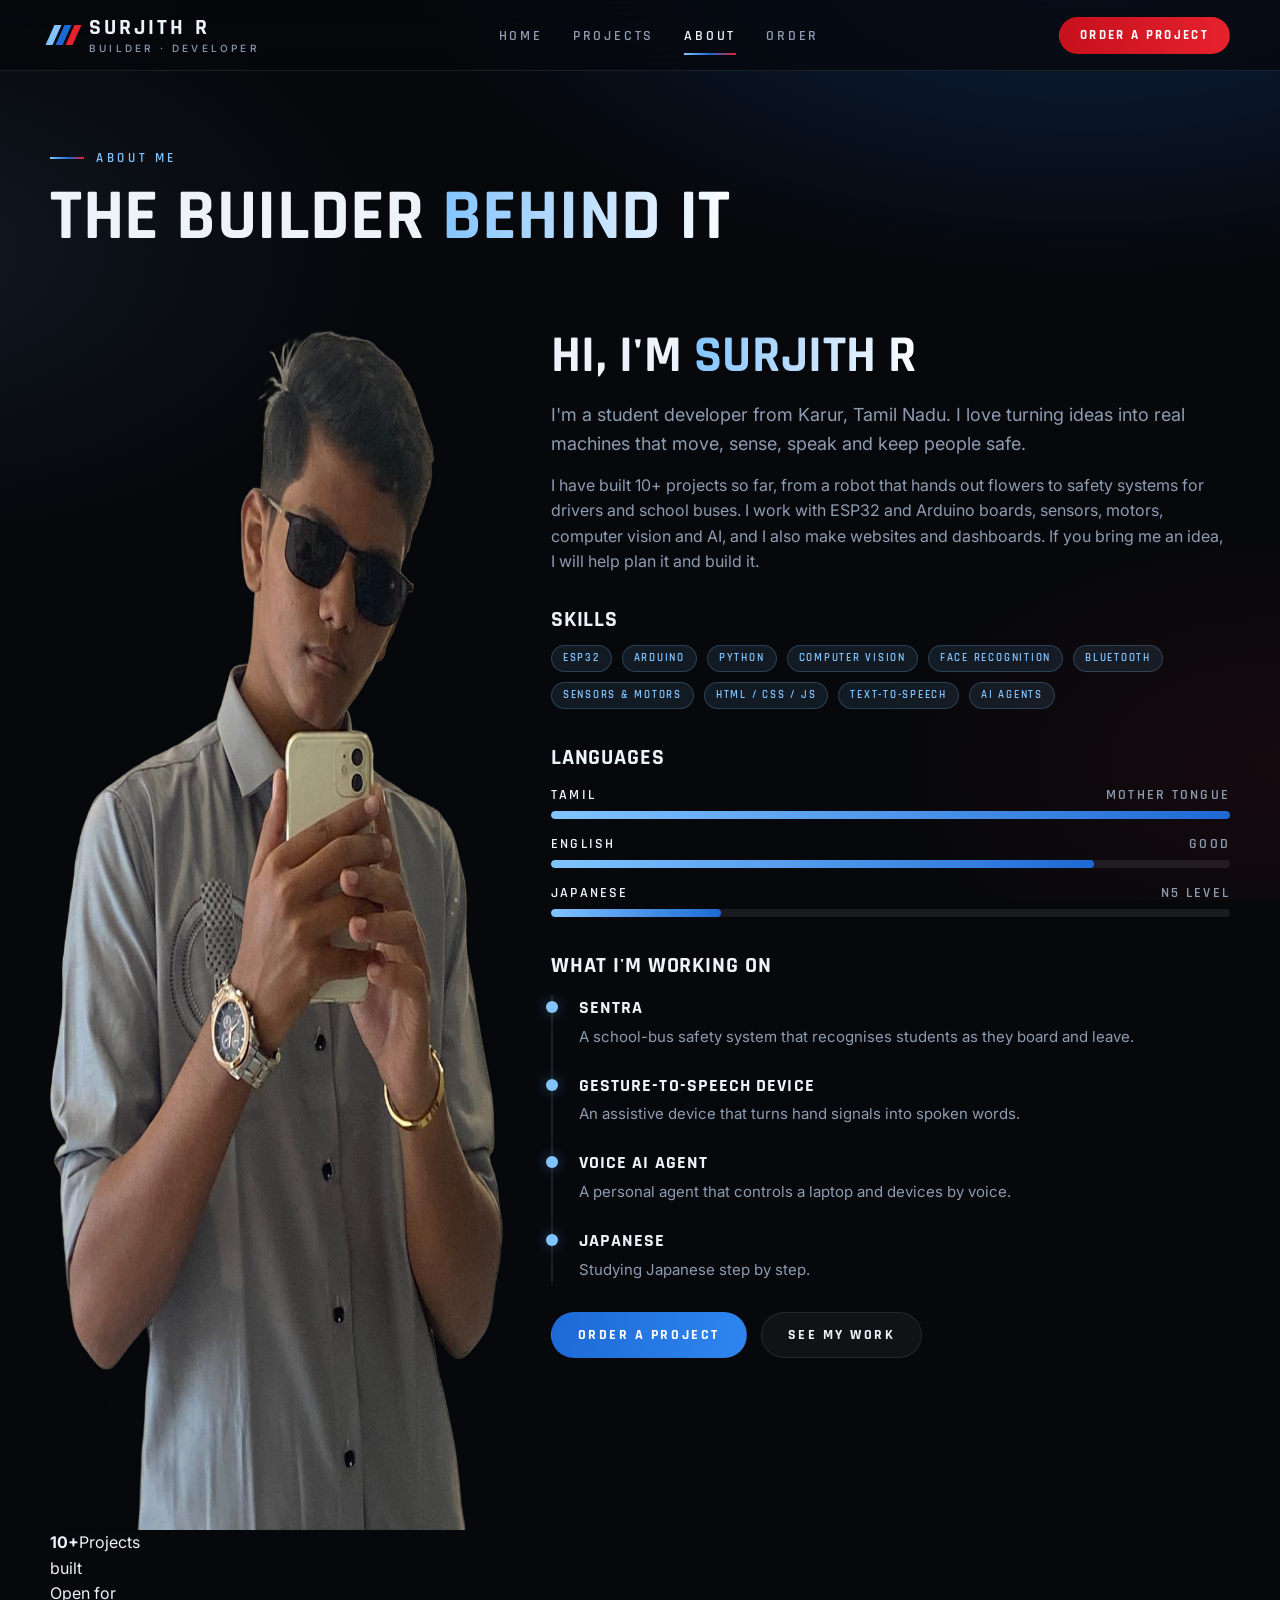
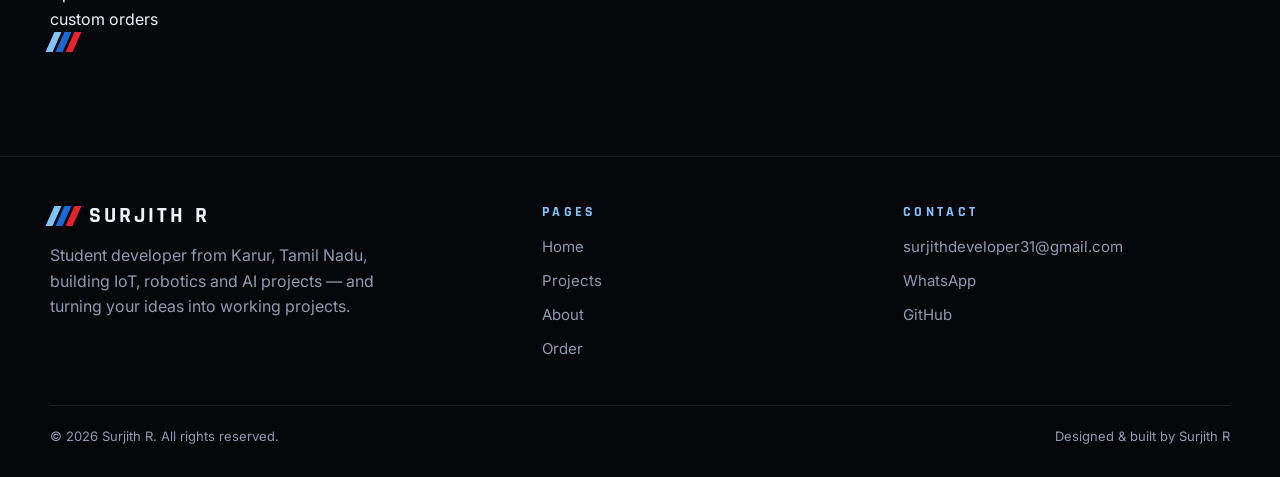
==== about.html @ ed60b07f "Add files via upload" ====
<!doctype html>
<html lang="en">
<head>
<meta charset="utf-8">
<meta name="viewport" content="width=device-width, initial-scale=1">
<title>About | Surjith R</title>
<meta name="description" content="About Surjith R: a student developer from Karur, Tamil Nadu who builds robots, IoT devices and AI systems.">
<meta name="theme-color" content="#06080c">
<link rel="icon" href="data:image/svg+xml,%3Csvg xmlns='http://www.w3.org/2000/svg' viewBox='0 0 32 32'%3E%3Cpath fill='%2381c4ff' d='M6 4h6l-4 24H2z'/%3E%3Cpath fill='%231c69d4' d='M14 4h6l-4 24h-6z'/%3E%3Cpath fill='%23e7222e' d='M22 4h6l-4 24h-6z'/%3E%3C/svg%3E">
<link rel="preconnect" href="https://fonts.googleapis.com">
<link rel="preconnect" href="https://fonts.gstatic.com" crossorigin>
<link href="https://fonts.googleapis.com/css2?family=Inter:wght@400;500;600&family=Noto+Sans+Tamil:wght@400;600&family=Rajdhani:wght@500;600;700&display=swap" rel="stylesheet">
<link rel="stylesheet" href="css/style.css">
</head>
<body data-page="about">
<div id="site-header"></div>

<main>
  <section class="page-hero">
    <div class="wrap">
      <div class="eyebrow">About me</div>
      <h1>The builder <span class="grad">behind it</span></h1>
    </div>
  </section>

  <section class="section tight">
    <div class="wrap about-grid">
      <div class="pstage reveal">
        <div class="ring"></div>
        <img class="person" src="surjith-cutout.png" alt="Surjith R" width="721" height="1200">
        <div class="fcard bob1 p1"><b>10+</b><span>Projects<br>built</span></div>
        <div class="fcard bob2 p2"><i class="live"></i><span>Open for<br>custom orders</span></div>
        <span class="mstripe"><i></i><i></i><i></i></span>
      </div>

      <div>
        <div class="reveal">
          <h2>Hi, I'm <span class="grad">Surjith R</span></h2>
          <p class="lead" style="margin-top:18px">I'm a student developer from Karur, Tamil Nadu. I love turning ideas into real machines that move, sense, speak and keep people safe.</p>
          <p style="color:var(--muted)">I have built 10+ projects so far, from a robot that hands out flowers to safety systems for drivers and school buses. I work with ESP32 and Arduino boards, sensors, motors, computer vision and AI, and I also make websites and dashboards. If you bring me an idea, I will help plan it and build it.</p>
        </div>

        <div class="reveal" style="margin-top:34px">
          <h3>Skills</h3>
          <div class="skills">
            <span class="tag">ESP32</span><span class="tag">Arduino</span><span class="tag">Python</span><span class="tag">Computer Vision</span>
            <span class="tag">Face Recognition</span><span class="tag">Bluetooth</span><span class="tag">Sensors &amp; Motors</span>
            <span class="tag">HTML / CSS / JS</span><span class="tag">Text-to-Speech</span><span class="tag">AI Agents</span>
          </div>
        </div>

        <div class="reveal" style="margin-top:38px">
          <h3>Languages</h3>
          <div class="bar-row"><div class="top"><span>Tamil</span><span>Mother tongue</span></div><div class="bar"><i data-w="100"></i></div></div>
          <div class="bar-row"><div class="top"><span>English</span><span>Good</span></div><div class="bar"><i data-w="80"></i></div></div>
          <div class="bar-row"><div class="top"><span>Japanese</span><span>N5 level</span></div><div class="bar"><i data-w="25"></i></div></div>
        </div>

        <div class="reveal" style="margin-top:38px">
          <h3>What I'm working on</h3>
          <div class="timeline" style="margin-top:18px">
            <div class="tl"><b>SENTRA</b><p>A school-bus safety system that recognises students as they board and leave.</p></div>
            <div class="tl"><b>Gesture-to-speech device</b><p>An assistive device that turns hand signals into spoken words.</p></div>
            <div class="tl"><b>Voice AI agent</b><p>A personal agent that controls a laptop and devices by voice.</p></div>
            <div class="tl"><b>Japanese</b><p>Studying Japanese step by step.</p></div>
          </div>
        </div>

        <div class="btn-row reveal">
          <a class="btn primary" href="order.html">Order a project</a>
          <a class="btn" href="projects.html">See my work</a>
        </div>
      </div>
    </div>
  </section>
</main>

<div id="site-footer"></div>
<script src="js/main.js"></script>
</body>
</html>
---- css/style.css ----
/* ===== Surjith R — Portfolio ===== */
:root{
  --bg:#06080c; --bg2:#0b1018; --ink:#eef3f9; --muted:#8e9cb1; --line:rgba(255,255,255,.09);
  --glass:rgba(255,255,255,.045); --glass2:rgba(255,255,255,.08);
  --m1:#81c4ff; --m2:#1c69d4; --m3:#e7222e;
  --glow:rgba(129,196,255,.38);
  --head:'Rajdhani','Segoe UI',system-ui,sans-serif;
  --body:'Inter','Noto Sans Tamil','Segoe UI',system-ui,sans-serif;
  --r:18px;
}
*{box-sizing:border-box;-webkit-tap-highlight-color:transparent}
html{scroll-behavior:smooth;color-scheme:dark}
body{
  margin:0;background:var(--bg);color:var(--ink);font:16px/1.6 var(--body);
  background-image:
    radial-gradient(1100px 560px at 85% -8%, rgba(28,105,212,.28), transparent 62%),
    radial-gradient(800px 480px at -8% 28%, rgba(129,196,255,.09), transparent 60%),
    radial-gradient(700px 420px at 100% 85%, rgba(231,34,46,.07), transparent 60%);
  background-attachment:fixed;
  overflow-x:hidden;
}
img{max-width:100%;display:block}
a{color:inherit;text-decoration:none}
.wrap{width:min(1180px,100% - 40px);margin-inline:auto}
.section{padding:84px 0}
.section.tight{padding:56px 0}
.eyebrow{
  font:600 13px/1 var(--head);letter-spacing:.28em;text-transform:uppercase;color:var(--m1);
  display:inline-flex;align-items:center;gap:12px;margin-bottom:16px;
}
.eyebrow::before{content:"";width:34px;height:2px;background:linear-gradient(90deg,var(--m1),var(--m2) 55%,var(--m3))}
h1,h2,h3{font-family:var(--head);margin:0;line-height:1.02;letter-spacing:.01em;text-transform:uppercase}
h1{font-size:clamp(42px,7.4vw,92px);font-weight:700}
h2{font-size:clamp(30px,4.4vw,52px);font-weight:700}
h3{font-size:22px;font-weight:700;letter-spacing:.04em}
.grad{background:linear-gradient(95deg,var(--m1),#b9dcff 45%,#fff);-webkit-background-clip:text;background-clip:text;color:transparent}
.lead{color:var(--muted);font-size:18px;max-width:58ch}
p{margin:0 0 14px}

/* M-stripe mark */
.mstripe{display:inline-flex;gap:3px;transform:skewX(-24deg)}
.mstripe i{display:block;width:7px;height:20px}
.mstripe i:nth-child(1){background:var(--m1)}
.mstripe i:nth-child(2){background:var(--m2)}
.mstripe i:nth-child(3){background:var(--m3)}

/* Header */
.site-header{position:sticky;top:0;z-index:50;background:rgba(6,8,12,.72);backdrop-filter:blur(14px);-webkit-backdrop-filter:blur(14px);border-bottom:1px solid var(--line)}
.nav{display:flex;align-items:center;justify-content:space-between;height:70px;gap:16px}
.brand{display:flex;align-items:center;gap:12px;font:700 22px/1 var(--head);letter-spacing:.14em;text-transform:uppercase}
.brand small{display:block;font:500 10px/1 var(--body);letter-spacing:.32em;color:var(--muted);margin-top:4px}
.nav ul{display:flex;gap:30px;list-style:none;margin:0;padding:0}
.nav ul a{font:600 14px/1 var(--head);letter-spacing:.2em;text-transform:uppercase;color:var(--muted);padding:8px 0;position:relative;transition:color .2s}
.nav ul a:hover,.nav ul a.on{color:var(--ink)}
.nav ul a.on::after{content:"";position:absolute;left:0;right:0;bottom:-2px;height:2px;background:linear-gradient(90deg,var(--m1),var(--m2),var(--m3))}
.menu-btn{display:none;background:none;border:1px solid var(--line);color:var(--ink);width:44px;height:44px;border-radius:12px;font-size:20px;cursor:pointer}

/* Buttons */
.btn{
  display:inline-flex;align-items:center;gap:10px;font:700 14px/1 var(--head);letter-spacing:.18em;text-transform:uppercase;
  padding:15px 26px;border-radius:999px;border:1px solid var(--line);background:var(--glass);color:var(--ink);cursor:pointer;
  transition:transform .2s,box-shadow .2s,background .2s,border-color .2s;
}
.btn:hover{transform:translateY(-2px);border-color:rgba(129,196,255,.5);box-shadow:0 10px 30px -10px var(--glow)}
.btn.primary{background:linear-gradient(100deg,var(--m2),#2f86f0);border-color:transparent;color:#fff}
.btn.primary:hover{box-shadow:0 12px 34px -8px rgba(28,105,212,.8)}
.btn.red{background:linear-gradient(100deg,#c5101c,var(--m3));border-color:transparent;color:#fff}
.btn.red:hover{box-shadow:0 12px 34px -8px rgba(231,34,46,.7)}
.btn.sm{padding:11px 20px;font-size:13px}
.btn-row{display:flex;flex-wrap:wrap;gap:14px;margin-top:30px}

/* Hero */
.hero{position:relative;padding:70px 0 40px;overflow:hidden}
.hero::before{
  content:"";position:absolute;inset:0;pointer-events:none;
  background-image:linear-gradient(135deg,rgba(255,255,255,.028) 25%,transparent 25%),linear-gradient(225deg,rgba(255,255,255,.028) 25%,transparent 25%);
  background-size:8px 8px;
  -webkit-mask-image:radial-gradient(ellipse at 70% 30%,#000 10%,transparent 70%);mask-image:radial-gradient(ellipse at 70% 30%,#000 10%,transparent 70%);
}
.hero-grid{position:relative;display:grid;grid-template-columns:1.12fr .88fr;gap:40px;align-items:center}
.hello{font-size:15px;color:var(--muted);margin-bottom:18px}
.hello b{color:var(--ink)}
.hero h1 .line2{display:block}
.hero .lead{margin-top:22px}

.orbit{position:relative;width:min(420px,100%);aspect-ratio:1;margin-inline:auto}
.orbit::before{
  content:"";position:absolute;inset:-6%;border-radius:50%;
  background:conic-gradient(from 0deg,var(--m1),var(--m2),var(--m3),var(--m2),var(--m1));
  -webkit-mask:radial-gradient(farthest-side,transparent calc(100% - 5px),#000 calc(100% - 4px));
  mask:radial-gradient(farthest-side,transparent calc(100% - 5px),#000 calc(100% - 4px));
  filter:drop-shadow(0 0 18px var(--glow));animation:spin 14s linear infinite;
}
.orbit::after{content:"";position:absolute;inset:-18%;border-radius:50%;background:radial-gradient(circle,rgba(28,105,212,.35),transparent 62%);z-index:-1;filter:blur(20px)}
.orbit-photo{position:absolute;inset:4%;border-radius:50%;overflow:hidden;background:#0d141f;border:1px solid var(--line)}
.orbit-photo img{width:100%;height:100%;object-fit:cover;object-position:50% 22%}
.chip-float{
  position:absolute;font:600 12px/1 var(--head);letter-spacing:.2em;text-transform:uppercase;padding:10px 14px;border-radius:999px;
  background:rgba(10,14,22,.82);border:1px solid rgba(129,196,255,.35);color:var(--m1);backdrop-filter:blur(8px);
  animation:bob 5s ease-in-out infinite;
}
.chip-float:nth-of-type(1){top:6%;left:-4%}
.chip-float:nth-of-type(2){top:46%;right:-8%;animation-delay:-1.6s}
.chip-float:nth-of-type(3){bottom:6%;left:2%;animation-delay:-3s}
@keyframes spin{to{transform:rotate(360deg)}}
@keyframes bob{0%,100%{transform:translateY(0)}50%{transform:translateY(-9px)}}

/* Stats strip */
.stats{
  display:grid;grid-template-columns:repeat(4,1fr);margin-top:48px;border:1px solid var(--line);border-radius:var(--r);
  background:var(--glass);backdrop-filter:blur(10px);overflow:hidden;
}
.stat{padding:22px 24px;border-right:1px solid var(--line)}
.stat:last-child{border-right:0}
.stat b{display:block;font:700 40px/1 var(--head);letter-spacing:.02em}
.stat span{display:block;margin-top:8px;font-size:12px;letter-spacing:.2em;text-transform:uppercase;color:var(--muted)}

/* Cards */
.head-row{display:flex;justify-content:space-between;align-items:flex-end;gap:24px;flex-wrap:wrap;margin-bottom:38px}
.grid{display:grid;gap:18px}
.g4{grid-template-columns:repeat(4,1fr)}
.g3{grid-template-columns:repeat(3,1fr)}
.g2{grid-template-columns:repeat(2,1fr)}
.card{
  position:relative;background:var(--glass);border:1px solid var(--line);border-radius:var(--r);padding:26px;
  transition:transform .25s,border-color .25s,box-shadow .25s,background .25s;
}
.card:hover{transform:translateY(-5px);border-color:rgba(129,196,255,.45);box-shadow:0 18px 40px -20px var(--glow);background:var(--glass2)}
.card .ico{
  width:54px;height:54px;border-radius:14px;display:grid;place-items:center;margin-bottom:20px;
  background:linear-gradient(145deg,rgba(129,196,255,.2),rgba(28,105,212,.1));border:1px solid rgba(129,196,255,.3);color:var(--m1)
}
.card .ico svg{width:26px;height:26px}
.card p{color:var(--muted);font-size:15px;margin:10px 0 0}
.num{font:700 15px/1 var(--head);letter-spacing:.2em;color:var(--m3);margin-bottom:14px;display:block}

/* Project cards */
.p-card{padding:0;overflow:hidden;display:flex;flex-direction:column}
.p-media{
  position:relative;aspect-ratio:16/9;display:grid;place-items:center;overflow:hidden;
  background:
    linear-gradient(135deg,rgba(255,255,255,.03) 25%,transparent 25%) 0 0/8px 8px,
    radial-gradient(circle at 30% 20%,rgba(129,196,255,.35),transparent 55%),
    linear-gradient(145deg,#0d1b30,#070b12);
}
.p-media .big{font:700 84px/1 var(--head);color:rgba(129,196,255,.16);letter-spacing:.04em}
.p-media img{position:absolute;inset:0;width:100%;height:100%;object-fit:cover}
.p-media .status{
  position:absolute;top:14px;left:14px;font:700 11px/1 var(--head);letter-spacing:.2em;text-transform:uppercase;
  padding:7px 11px;border-radius:999px;background:rgba(6,8,12,.8);border:1px solid var(--line);color:var(--ink)
}
.status.build{color:#ffd27a!important}
.status.done{color:#8df0b6!important}
.p-body{padding:22px 24px 26px;display:flex;flex-direction:column;gap:6px;flex:1}
.p-body p{color:var(--muted);font-size:15px;margin:6px 0 10px}
.tags{display:flex;flex-wrap:wrap;gap:8px;margin-top:auto}
.tag{font:600 11px/1 var(--head);letter-spacing:.16em;text-transform:uppercase;padding:7px 11px;border-radius:999px;background:rgba(129,196,255,.1);color:var(--m1);border:1px solid rgba(129,196,255,.22)}

.filters{display:flex;flex-wrap:wrap;gap:10px;margin-bottom:30px}
.fchip{font:700 13px/1 var(--head);letter-spacing:.18em;text-transform:uppercase;padding:12px 20px;border-radius:999px;border:1px solid var(--line);background:var(--glass);color:var(--muted);cursor:pointer;transition:.2s}
.fchip:hover{color:var(--ink)}
.fchip.on{background:linear-gradient(100deg,var(--m2),#2f86f0);color:#fff;border-color:transparent}

/* Steps */
.steps{counter-reset:s}
.step{position:relative}
.step::before{counter-increment:s;content:"0" counter(s);font:700 54px/1 var(--head);color:rgba(129,196,255,.2);display:block;margin-bottom:10px}

/* CTA banner */
.cta{
  position:relative;overflow:hidden;border-radius:26px;border:1px solid var(--line);padding:56px 48px;
  background:
    radial-gradient(600px 260px at 90% 0%,rgba(28,105,212,.5),transparent 70%),
    radial-gradient(500px 260px at 0% 100%,rgba(231,34,46,.22),transparent 70%),
    var(--bg2);
  display:flex;align-items:center;justify-content:space-between;gap:30px;flex-wrap:wrap;
}
.cta::after{content:"";position:absolute;right:-40px;top:-40px;width:260px;height:260px;border-radius:50%;border:2px solid rgba(129,196,255,.25);box-shadow:0 0 60px rgba(129,196,255,.2) inset}

/* Page hero */
.page-hero{padding:70px 0 20px}
.page-hero h1{font-size:clamp(40px,6vw,72px)}
.page-hero .lead{margin-top:18px}

/* About */
.about-grid{display:grid;grid-template-columns:.8fr 1.2fr;gap:48px;align-items:start}
.portrait{position:relative;border-radius:24px;overflow:hidden;border:1px solid var(--line);aspect-ratio:3/4}
.portrait img{width:100%;height:100%;object-fit:cover;object-position:50% 25%}
.portrait::after{content:"";position:absolute;inset:0;background:linear-gradient(180deg,transparent 55%,rgba(6,8,12,.85));pointer-events:none}
.portrait .mstripe{position:absolute;left:22px;bottom:22px;z-index:2}
.bar-row{margin:18px 0}
.bar-row .top{display:flex;justify-content:space-between;font:600 14px/1 var(--head);letter-spacing:.16em;text-transform:uppercase;margin-bottom:9px}
.bar-row .top span:last-child{color:var(--muted)}
.bar{height:8px;border-radius:99px;background:var(--glass2);overflow:hidden}
.bar i{display:block;height:100%;width:0;border-radius:99px;background:linear-gradient(90deg,var(--m1),var(--m2));transition:width 1.2s cubic-bezier(.2,.7,.2,1)}
.timeline{border-left:2px solid var(--line);padding-left:26px;margin-top:10px}
.tl{position:relative;margin-bottom:24px}
.tl::before{content:"";position:absolute;left:-33px;top:6px;width:12px;height:12px;border-radius:50%;background:var(--m1);box-shadow:0 0 14px var(--glow)}
.tl b{font:700 18px/1.2 var(--head);letter-spacing:.06em;text-transform:uppercase}
.tl p{color:var(--muted);margin:4px 0 0;font-size:15px}
.skills{display:flex;flex-wrap:wrap;gap:10px;margin-top:14px}

/* Order form */
.order-grid{display:grid;grid-template-columns:1.15fr .85fr;gap:28px;align-items:start}
form.panel,.panel{background:var(--glass);border:1px solid var(--line);border-radius:22px;padding:32px;backdrop-filter:blur(10px)}
.field{margin-bottom:18px}
label{display:block;font:600 13px/1 var(--head);letter-spacing:.2em;text-transform:uppercase;color:var(--muted);margin-bottom:9px}
input,select,textarea{
  width:100%;font:inherit;color:var(--ink);background:rgba(0,0,0,.35);border:1px solid var(--line);border-radius:12px;padding:14px 16px;transition:border-color .2s,box-shadow .2s
}
textarea{min-height:140px;resize:vertical}
select option{background:#0b1018}
input:focus,select:focus,textarea:focus{outline:none;border-color:var(--m1);box-shadow:0 0 0 3px rgba(129,196,255,.18)}
.two{display:grid;grid-template-columns:1fr 1fr;gap:16px}
.note{font-size:13px;color:var(--muted);margin-top:14px}
.err{color:#ff8a92;font-size:14px;margin-top:10px;min-height:20px}
.faq details{border-bottom:1px solid var(--line);padding:14px 0}
.faq summary{cursor:pointer;font:700 16px/1.3 var(--head);letter-spacing:.08em;text-transform:uppercase;list-style:none}
.faq summary::-webkit-details-marker{display:none}
.faq summary::after{content:"+";float:right;color:var(--m1)}
.faq details[open] summary::after{content:"–"}
.faq p{color:var(--muted);margin:10px 0 0;font-size:15px}

/* Footer */
.site-footer{border-top:1px solid var(--line);margin-top:40px;padding:48px 0 30px;background:rgba(0,0,0,.25)}
.foot-grid{display:grid;grid-template-columns:1.4fr 1fr 1fr;gap:34px}
.site-footer h4{font:700 14px/1 var(--head);letter-spacing:.24em;text-transform:uppercase;margin:0 0 16px;color:var(--m1)}
.site-footer ul{list-style:none;margin:0;padding:0}
.site-footer li{margin-bottom:10px;color:var(--muted);font-size:15px}
.site-footer li a:hover{color:var(--ink)}
.copy{margin-top:34px;padding-top:20px;border-top:1px solid var(--line);color:var(--muted);font-size:13px;display:flex;justify-content:space-between;gap:12px;flex-wrap:wrap}

/* Reveal */
.reveal{opacity:0;transform:translateY(26px);transition:opacity .7s ease,transform .7s ease}
.reveal.in{opacity:1;transform:none}
.reveal.d1{transition-delay:.08s}.reveal.d2{transition-delay:.16s}.reveal.d3{transition-delay:.24s}

@media (max-width:980px){
  .g4{grid-template-columns:repeat(2,1fr)}
  .g3{grid-template-columns:repeat(2,1fr)}
  .hero-grid,.about-grid,.order-grid{grid-template-columns:1fr}
  .orbit{width:min(340px,86%);order:-1}
  .stats{grid-template-columns:repeat(2,1fr)}
  .stat:nth-child(2){border-right:0}
  .stat:nth-child(-n+2){border-bottom:1px solid var(--line)}
  .foot-grid{grid-template-columns:1fr 1fr}
}
@media (max-width:720px){
  .section{padding:60px 0}
  .menu-btn{display:block}
  .nav ul{
    position:absolute;left:0;right:0;top:70px;flex-direction:column;gap:0;background:rgba(6,8,12,.97);border-bottom:1px solid var(--line);
    max-height:0;overflow:hidden;transition:max-height .3s ease
  }
  .nav ul.open{max-height:360px}
  .nav ul li a{display:block;padding:18px 24px;border-top:1px solid var(--line)}
  .nav .btn.sm{display:none}
  .g4,.g3,.g2,.two,.foot-grid{grid-template-columns:1fr}
  .cta{padding:38px 26px}
  .panel,form.panel{padding:22px}
  .chip-float{display:none}
}
@media (prefers-reduced-motion:reduce){
  html{scroll-behavior:auto}
  .orbit::before,.chip-float{animation:none}
  .reveal{opacity:1;transform:none;transition:none}
}
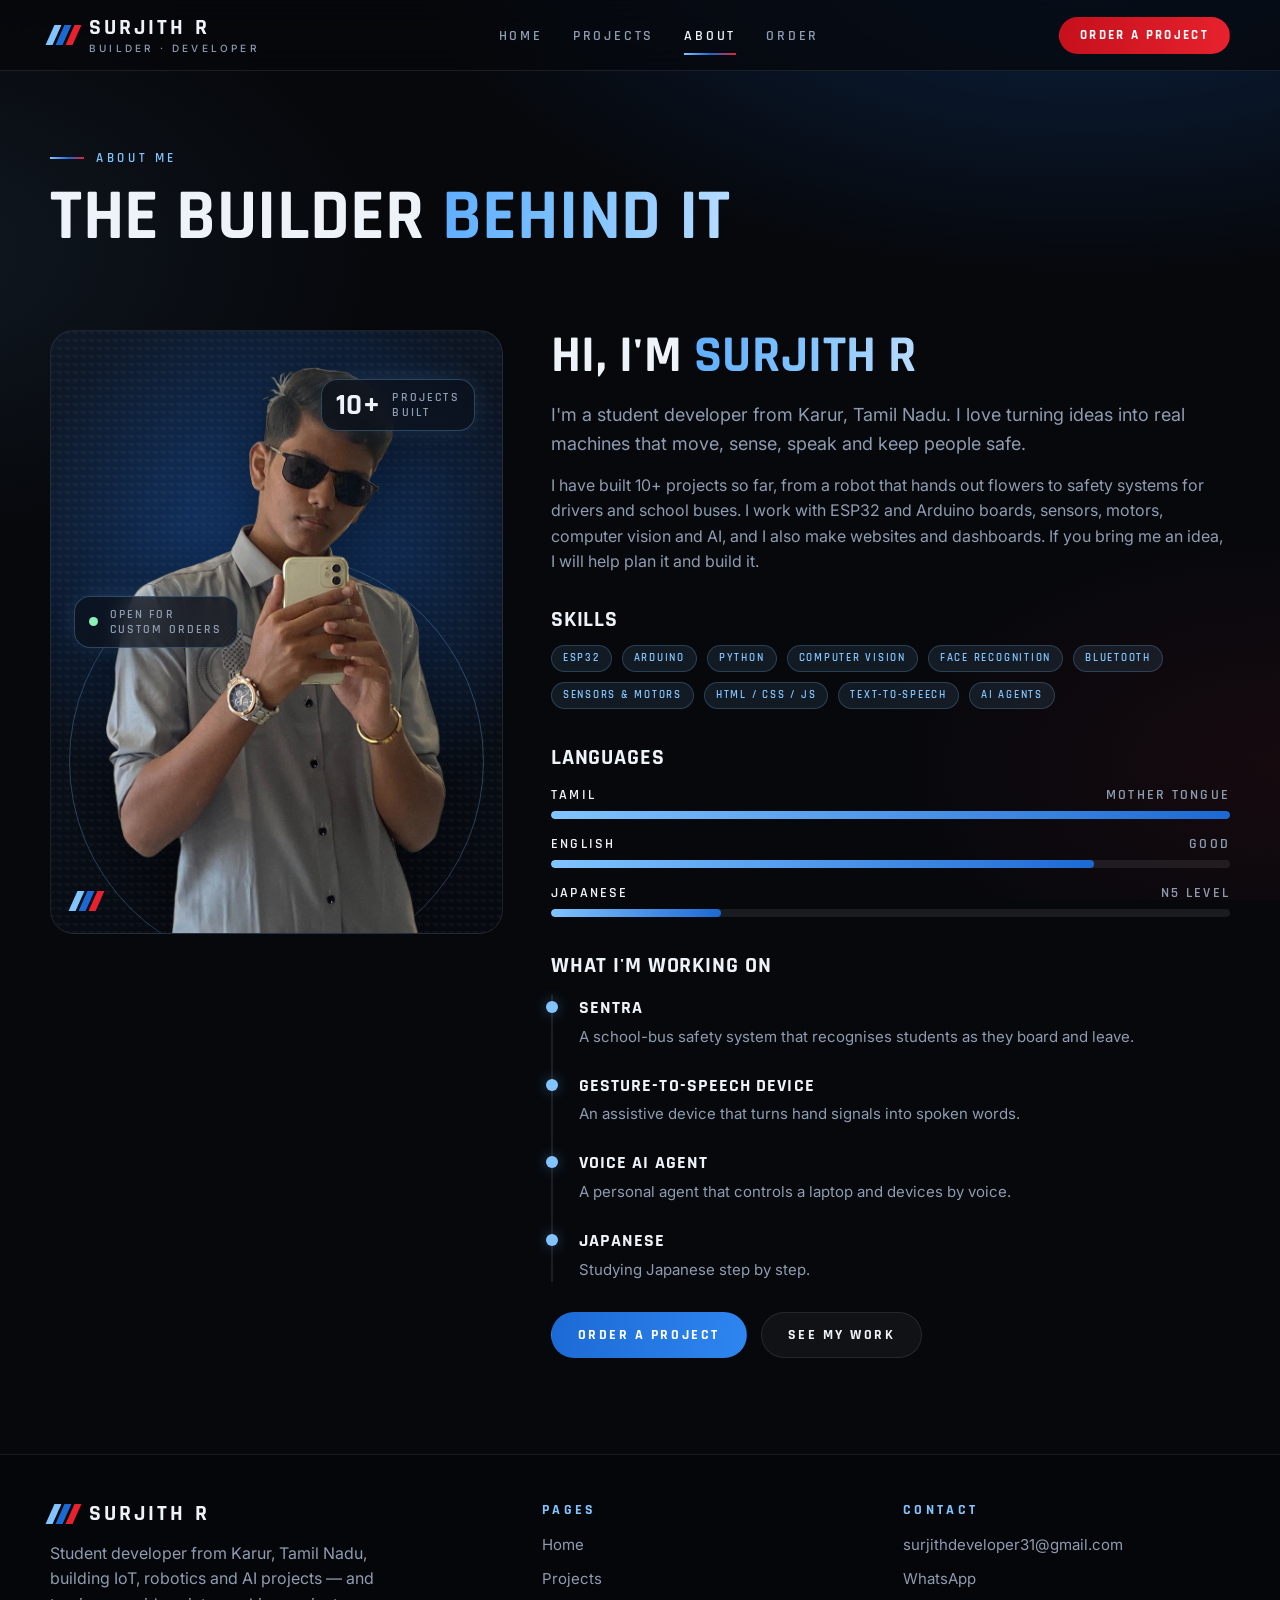
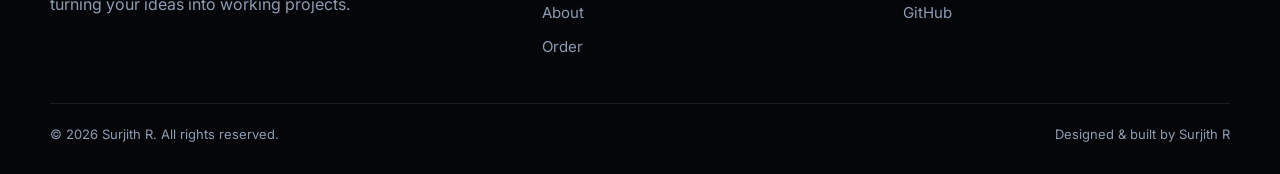
==== commit 78040976: "Add files via upload" ====
--- a/about.html
+++ b/about.html
@@ -10,7 +10,7 @@
 <link rel="preconnect" href="https://fonts.googleapis.com">
 <link rel="preconnect" href="https://fonts.gstatic.com" crossorigin>
 <link href="https://fonts.googleapis.com/css2?family=Inter:wght@400;500;600&family=Noto+Sans+Tamil:wght@400;600&family=Rajdhani:wght@500;600;700&display=swap" rel="stylesheet">
-<link rel="stylesheet" href="css/style.css">
+<link rel="stylesheet" href="style.css">
 </head>
 <body data-page="about">
 <div id="site-header"></div>
@@ -76,6 +76,6 @@
 </main>
 
 <div id="site-footer"></div>
-<script src="js/main.js"></script>
+<script src="main.js"></script>
 </body>
 </html>
--- a/style.css
+++ b/style.css
@@ -0,0 +1,303 @@
+/* ===== Surjith R — Portfolio ===== */
+:root{
+  --bg:#06080c; --bg2:#0b1018; --ink:#eef3f9; --muted:#8e9cb1; --line:rgba(255,255,255,.09);
+  --glass:rgba(255,255,255,.045); --glass2:rgba(255,255,255,.08);
+  --m1:#81c4ff; --m2:#1c69d4; --m3:#e7222e;
+  --glow:rgba(129,196,255,.38);
+  --head:'Rajdhani','Segoe UI',system-ui,sans-serif;
+  --body:'Inter','Noto Sans Tamil','Segoe UI',system-ui,sans-serif;
+  --r:18px;
+}
+*{box-sizing:border-box;-webkit-tap-highlight-color:transparent}
+html{scroll-behavior:smooth;color-scheme:dark}
+body{
+  margin:0;background:var(--bg);color:var(--ink);font:16px/1.6 var(--body);
+  background-image:
+    radial-gradient(1100px 560px at 85% -8%, rgba(28,105,212,.28), transparent 62%),
+    radial-gradient(800px 480px at -8% 28%, rgba(129,196,255,.09), transparent 60%),
+    radial-gradient(700px 420px at 100% 85%, rgba(231,34,46,.07), transparent 60%);
+  background-attachment:fixed;
+  overflow-x:hidden;
+}
+img{max-width:100%;display:block}
+a{color:inherit;text-decoration:none}
+.wrap{width:min(1180px,100% - 40px);margin-inline:auto}
+.section{padding:84px 0}
+.section.tight{padding:56px 0}
+.eyebrow{
+  font:600 13px/1 var(--head);letter-spacing:.28em;text-transform:uppercase;color:var(--m1);
+  display:inline-flex;align-items:center;gap:12px;margin-bottom:16px;
+}
+.eyebrow::before{content:"";width:34px;height:2px;background:linear-gradient(90deg,var(--m1),var(--m2) 55%,var(--m3))}
+h1,h2,h3{font-family:var(--head);margin:0;line-height:1.02;letter-spacing:.01em;text-transform:uppercase}
+h1{font-size:clamp(42px,7.4vw,92px);font-weight:700}
+h2{font-size:clamp(30px,4.4vw,52px);font-weight:700}
+h3{font-size:22px;font-weight:700;letter-spacing:.04em}
+.grad{background:linear-gradient(95deg,#5eaeff,var(--m1) 50%,#b9dcff);-webkit-background-clip:text;background-clip:text;color:transparent}
+.lead{color:var(--muted);font-size:18px;max-width:58ch}
+p{margin:0 0 14px}
+
+/* M-stripe mark */
+.mstripe{display:inline-flex;gap:3px;transform:skewX(-24deg)}
+.mstripe i{display:block;width:7px;height:20px}
+.mstripe i:nth-child(1){background:var(--m1)}
+.mstripe i:nth-child(2){background:var(--m2)}
+.mstripe i:nth-child(3){background:var(--m3)}
+
+/* Header */
+.site-header{position:sticky;top:0;z-index:50;background:rgba(6,8,12,.72);backdrop-filter:blur(14px);-webkit-backdrop-filter:blur(14px);border-bottom:1px solid var(--line)}
+.nav{display:flex;align-items:center;justify-content:space-between;height:70px;gap:16px}
+.brand{display:flex;align-items:center;gap:12px;font:700 22px/1 var(--head);letter-spacing:.14em;text-transform:uppercase}
+.brand small{display:block;font:500 10px/1 var(--body);letter-spacing:.32em;color:var(--muted);margin-top:4px}
+.nav ul{display:flex;gap:30px;list-style:none;margin:0;padding:0}
+.nav ul a{font:600 14px/1 var(--head);letter-spacing:.2em;text-transform:uppercase;color:var(--muted);padding:8px 0;position:relative;transition:color .2s}
+.nav ul a:hover,.nav ul a.on{color:var(--ink)}
+.nav ul a.on::after{content:"";position:absolute;left:0;right:0;bottom:-2px;height:2px;background:linear-gradient(90deg,var(--m1),var(--m2),var(--m3))}
+.menu-btn{display:none;background:none;border:1px solid var(--line);color:var(--ink);width:44px;height:44px;border-radius:12px;font-size:20px;cursor:pointer}
+
+/* Buttons */
+.btn{
+  display:inline-flex;align-items:center;gap:10px;font:700 14px/1 var(--head);letter-spacing:.18em;text-transform:uppercase;
+  padding:15px 26px;border-radius:999px;border:1px solid var(--line);background:var(--glass);color:var(--ink);cursor:pointer;
+  transition:transform .2s,box-shadow .2s,background .2s,border-color .2s;
+}
+.btn:hover{transform:translateY(-2px);border-color:rgba(129,196,255,.5);box-shadow:0 10px 30px -10px var(--glow)}
+.btn.primary{background:linear-gradient(100deg,var(--m2),#2f86f0);border-color:transparent;color:#fff}
+.btn.primary:hover{box-shadow:0 12px 34px -8px rgba(28,105,212,.8)}
+.btn.red{background:linear-gradient(100deg,#c5101c,var(--m3));border-color:transparent;color:#fff}
+.btn.red:hover{box-shadow:0 12px 34px -8px rgba(231,34,46,.7)}
+.btn.sm{padding:11px 20px;font-size:13px}
+.btn-row{display:flex;flex-wrap:wrap;gap:14px;margin-top:30px}
+
+/* Hero */
+.hero{position:relative;padding:60px 0 36px;overflow:hidden}
+.hero::before{
+  content:"";position:absolute;inset:0;pointer-events:none;
+  background-image:linear-gradient(135deg,rgba(255,255,255,.028) 25%,transparent 25%),linear-gradient(225deg,rgba(255,255,255,.028) 25%,transparent 25%);
+  background-size:8px 8px;
+  -webkit-mask-image:radial-gradient(ellipse at 70% 30%,#000 10%,transparent 70%);mask-image:radial-gradient(ellipse at 70% 30%,#000 10%,transparent 70%);
+}
+.hero-grid{position:relative;display:grid;grid-template-columns:1.05fr .95fr;gap:36px;align-items:center}
+.hello{font-size:15px;color:var(--muted);margin-bottom:18px}
+.hello b{color:var(--ink)}
+.hero h1{font-size:clamp(40px,5.8vw,78px)}
+.hero .lead{margin-top:22px}
+
+/* Floating stage (cut-out photo + floating cards) */
+.stage{position:relative;width:min(480px,100%);aspect-ratio:4/5;margin-inline:auto;isolation:isolate}
+.stage .disc{position:absolute;inset-inline:0;margin-inline:auto;bottom:6%;width:94%;aspect-ratio:1;border-radius:50%;z-index:-2;
+  background:radial-gradient(circle at 50% 42%,rgba(28,105,212,.6),rgba(28,105,212,.14) 55%,transparent 72%)}
+.stage .ring{position:absolute;inset-inline:0;margin-inline:auto;bottom:3%;width:104%;aspect-ratio:1;border-radius:50%;z-index:-1;
+  border:1.5px solid rgba(129,196,255,.32);box-shadow:0 0 40px rgba(129,196,255,.12) inset}
+.stage .ring.r2{width:80%;bottom:9%;border:1.5px dashed rgba(231,34,46,.45);box-shadow:none;animation:spin 46s linear infinite reverse}
+.stage .person{
+  position:absolute;inset-inline:0;margin-inline:auto;bottom:0;height:100%;width:auto;z-index:1;
+  -webkit-mask-image:linear-gradient(#000 80%,transparent 100%);mask-image:linear-gradient(#000 80%,transparent 100%);
+  filter:drop-shadow(0 24px 40px rgba(0,0,0,.55));
+}
+.px{transition:transform .25s ease-out;will-change:transform}
+.fl{position:absolute;z-index:3;transition:transform .25s ease-out;will-change:transform}
+.fl.a{top:9%;left:-5%}
+.fl.b{top:40%;right:-8%}
+.fl.c{bottom:14%;left:-7%}
+.fcard{
+  display:flex;align-items:center;gap:12px;padding:13px 18px;border-radius:16px;
+  background:rgba(11,17,27,.74);backdrop-filter:blur(12px);-webkit-backdrop-filter:blur(12px);
+  border:1px solid rgba(129,196,255,.28);box-shadow:0 20px 44px -20px rgba(0,0,0,.9),0 0 30px -10px rgba(129,196,255,.35);
+}
+.fcard b{font:700 30px/1 var(--head);letter-spacing:.02em}
+.fcard span{font:600 12px/1.25 var(--head);letter-spacing:.18em;text-transform:uppercase;color:var(--muted)}
+.fcard .live{width:9px;height:9px;border-radius:50%;background:#8df0b6;animation:pulse 2s infinite}
+.fcard .ic{width:22px;height:22px;color:var(--m1);flex:none}
+.bob1{animation:bob 6s ease-in-out infinite}
+.bob2{animation:bob 7.5s ease-in-out -2s infinite}
+.bob3{animation:bob 5.5s ease-in-out -3.4s infinite}
+.shape{position:absolute;z-index:2;pointer-events:none}
+.shape.s1{top:3%;right:16%;width:22px;height:22px;border:1.5px solid rgba(129,196,255,.6);border-radius:5px;animation:drift 9s ease-in-out infinite}
+.shape.s2{bottom:26%;right:3%;width:13px;height:13px;background:rgba(231,34,46,.8);border-radius:3px;animation:drift 7s ease-in-out -2s infinite}
+.shape.s3{top:34%;left:2%;width:9px;height:9px;background:var(--m1);border-radius:50%;box-shadow:0 0 14px var(--m1);animation:bob 6s ease-in-out -1s infinite}
+.shape.s4{bottom:8%;right:20%;width:16px;height:16px;border:1.5px solid rgba(231,34,46,.6);border-radius:50%;animation:bob 8s ease-in-out -4s infinite}
+@keyframes spin{to{transform:rotate(360deg)}}
+@keyframes bob{0%,100%{transform:translateY(0)}50%{transform:translateY(-10px)}}
+@keyframes drift{0%,100%{transform:translateY(0) rotate(45deg)}50%{transform:translateY(-14px) rotate(225deg)}}
+@keyframes pulse{0%{box-shadow:0 0 0 0 rgba(141,240,182,.55)}70%{box-shadow:0 0 0 10px rgba(141,240,182,0)}100%{box-shadow:0 0 0 0 rgba(141,240,182,0)}}
+
+/* Skills marquee */
+.marquee{overflow:hidden;border-block:1px solid var(--line);padding:20px 0;margin-top:44px;
+  -webkit-mask-image:linear-gradient(90deg,transparent,#000 10%,#000 90%,transparent);mask-image:linear-gradient(90deg,transparent,#000 10%,#000 90%,transparent)}
+.track{display:flex;width:max-content;animation:scroll 38s linear infinite}
+.track span{display:inline-flex;align-items:center;font:700 19px/1 var(--head);letter-spacing:.26em;text-transform:uppercase;color:rgba(238,243,249,.5);white-space:nowrap}
+.track span::after{content:"";width:7px;height:7px;margin:0 38px;background:var(--m2);transform:rotate(45deg)}
+@keyframes scroll{to{transform:translateX(-50%)}}
+
+/* Scroll progress */
+.progress{position:fixed;top:0;left:0;height:3px;width:0;z-index:100;background:linear-gradient(90deg,var(--m1),var(--m2),var(--m3))}
+
+/* Stats strip */
+.stats{
+  display:grid;grid-template-columns:repeat(4,1fr);margin-top:48px;border:1px solid var(--line);border-radius:var(--r);
+  background:var(--glass);backdrop-filter:blur(10px);overflow:hidden;
+}
+.stat{padding:22px 24px;border-right:1px solid var(--line)}
+.stat:last-child{border-right:0}
+.stat b{display:block;font:700 40px/1 var(--head);letter-spacing:.02em}
+.stat span{display:block;margin-top:8px;font-size:12px;letter-spacing:.2em;text-transform:uppercase;color:var(--muted)}
+
+/* Cards */
+.head-row{display:flex;justify-content:space-between;align-items:flex-end;gap:24px;flex-wrap:wrap;margin-bottom:38px}
+.grid{display:grid;gap:18px}
+.g4{grid-template-columns:repeat(4,1fr)}
+.g3{grid-template-columns:repeat(3,1fr)}
+.g2{grid-template-columns:repeat(2,1fr)}
+.card{
+  position:relative;background:var(--glass);border:1px solid var(--line);border-radius:var(--r);padding:26px;
+  transition:transform .25s,border-color .25s,box-shadow .25s,background .25s;
+}
+.card:hover{transform:translateY(-5px);border-color:rgba(129,196,255,.45);box-shadow:0 18px 40px -20px var(--glow);background:var(--glass2)}
+.card .ico{
+  width:54px;height:54px;border-radius:14px;display:grid;place-items:center;margin-bottom:20px;
+  background:linear-gradient(145deg,rgba(129,196,255,.2),rgba(28,105,212,.1));border:1px solid rgba(129,196,255,.3);color:var(--m1)
+}
+.card .ico svg{width:26px;height:26px}
+.card p{color:var(--muted);font-size:15px;margin:10px 0 0}
+.num{font:700 15px/1 var(--head);letter-spacing:.2em;color:var(--m3);margin-bottom:14px;display:block}
+
+/* Project cards */
+.p-card{padding:0;overflow:hidden;display:flex;flex-direction:column}
+.p-media{
+  position:relative;aspect-ratio:16/9;display:grid;place-items:center;overflow:hidden;
+  background:
+    linear-gradient(135deg,rgba(255,255,255,.03) 25%,transparent 25%) 0 0/8px 8px,
+    radial-gradient(circle at 30% 20%,rgba(129,196,255,.35),transparent 55%),
+    linear-gradient(145deg,#0d1b30,#070b12);
+}
+.p-media .big{font:700 84px/1 var(--head);color:rgba(129,196,255,.16);letter-spacing:.04em}
+.p-media img{position:absolute;inset:0;width:100%;height:100%;object-fit:cover}
+.p-media .status{
+  position:absolute;top:14px;left:14px;font:700 11px/1 var(--head);letter-spacing:.2em;text-transform:uppercase;
+  padding:7px 11px;border-radius:999px;background:rgba(6,8,12,.8);border:1px solid var(--line);color:var(--ink)
+}
+.status.build{color:#ffd27a!important}
+.status.done{color:#8df0b6!important}
+.p-body{padding:22px 24px 26px;display:flex;flex-direction:column;gap:6px;flex:1}
+.p-body p{color:var(--muted);font-size:15px;margin:6px 0 10px}
+.tags{display:flex;flex-wrap:wrap;gap:8px;margin-top:auto}
+.tag{font:600 11px/1 var(--head);letter-spacing:.16em;text-transform:uppercase;padding:7px 11px;border-radius:999px;background:rgba(129,196,255,.1);color:var(--m1);border:1px solid rgba(129,196,255,.22)}
+
+.filters{display:flex;flex-wrap:wrap;gap:10px;margin-bottom:30px}
+.fchip{font:700 13px/1 var(--head);letter-spacing:.18em;text-transform:uppercase;padding:12px 20px;border-radius:999px;border:1px solid var(--line);background:var(--glass);color:var(--muted);cursor:pointer;transition:.2s}
+.fchip:hover{color:var(--ink)}
+.fchip.on{background:linear-gradient(100deg,var(--m2),#2f86f0);color:#fff;border-color:transparent}
+
+/* Steps */
+.steps{counter-reset:s}
+.step{position:relative}
+.step::before{counter-increment:s;content:"0" counter(s);font:700 54px/1 var(--head);color:rgba(129,196,255,.2);display:block;margin-bottom:10px}
+
+/* CTA banner */
+.cta{
+  position:relative;overflow:hidden;border-radius:26px;border:1px solid var(--line);padding:56px 48px;
+  background:
+    radial-gradient(600px 260px at 90% 0%,rgba(28,105,212,.5),transparent 70%),
+    radial-gradient(500px 260px at 0% 100%,rgba(231,34,46,.22),transparent 70%),
+    var(--bg2);
+  display:flex;align-items:center;justify-content:space-between;gap:30px;flex-wrap:wrap;
+}
+.cta::after{content:"";position:absolute;right:-40px;top:-40px;width:260px;height:260px;border-radius:50%;border:2px solid rgba(129,196,255,.25);box-shadow:0 0 60px rgba(129,196,255,.2) inset}
+
+/* Page hero */
+.page-hero{padding:70px 0 20px}
+.page-hero h1{font-size:clamp(40px,6vw,72px)}
+.page-hero .lead{margin-top:18px}
+
+/* About */
+.about-grid{display:grid;grid-template-columns:.8fr 1.2fr;gap:48px;align-items:start}
+.pstage{position:relative;aspect-ratio:3/4;border-radius:24px;border:1px solid var(--line);overflow:hidden;isolation:isolate;
+  background:radial-gradient(circle at 50% 38%,rgba(28,105,212,.5),transparent 64%),linear-gradient(160deg,#0e1827,#070a10)}
+.pstage::before{content:"";position:absolute;inset:0;z-index:-1;background-image:linear-gradient(135deg,rgba(255,255,255,.03) 25%,transparent 25%),linear-gradient(225deg,rgba(255,255,255,.03) 25%,transparent 25%);background-size:8px 8px}
+.pstage .ring{position:absolute;inset-inline:0;margin-inline:auto;bottom:-6%;width:92%;aspect-ratio:1;border-radius:50%;border:1.5px solid rgba(129,196,255,.3)}
+.pstage .person{position:absolute;inset-inline:0;margin-inline:auto;bottom:0;height:94%;width:auto;filter:drop-shadow(0 20px 34px rgba(0,0,0,.55))}
+.pstage .fcard{position:absolute;padding:10px 14px}
+.pstage .fcard.p1{top:8%;right:6%}
+.pstage .fcard.p2{top:44%;left:5%}
+.pstage .mstripe{position:absolute;left:22px;bottom:22px;z-index:2}
+.bar-row{margin:18px 0}
+.bar-row .top{display:flex;justify-content:space-between;font:600 14px/1 var(--head);letter-spacing:.16em;text-transform:uppercase;margin-bottom:9px}
+.bar-row .top span:last-child{color:var(--muted)}
+.bar{height:8px;border-radius:99px;background:var(--glass2);overflow:hidden}
+.bar i{display:block;height:100%;width:0;border-radius:99px;background:linear-gradient(90deg,var(--m1),var(--m2));transition:width 1.2s cubic-bezier(.2,.7,.2,1)}
+.timeline{border-left:2px solid var(--line);padding-left:26px;margin-top:10px}
+.tl{position:relative;margin-bottom:24px}
+.tl::before{content:"";position:absolute;left:-33px;top:6px;width:12px;height:12px;border-radius:50%;background:var(--m1);box-shadow:0 0 14px var(--glow)}
+.tl b{font:700 18px/1.2 var(--head);letter-spacing:.06em;text-transform:uppercase}
+.tl p{color:var(--muted);margin:4px 0 0;font-size:15px}
+.skills{display:flex;flex-wrap:wrap;gap:10px;margin-top:14px}
+
+/* Order form */
+.order-grid{display:grid;grid-template-columns:1.15fr .85fr;gap:28px;align-items:start}
+form.panel,.panel{background:var(--glass);border:1px solid var(--line);border-radius:22px;padding:32px;backdrop-filter:blur(10px)}
+.field{margin-bottom:18px}
+label{display:block;font:600 13px/1 var(--head);letter-spacing:.2em;text-transform:uppercase;color:var(--muted);margin-bottom:9px}
+input,select,textarea{
+  width:100%;font:inherit;color:var(--ink);background:rgba(0,0,0,.35);border:1px solid var(--line);border-radius:12px;padding:14px 16px;transition:border-color .2s,box-shadow .2s
+}
+textarea{min-height:140px;resize:vertical}
+select option{background:#0b1018}
+input:focus,select:focus,textarea:focus{outline:none;border-color:var(--m1);box-shadow:0 0 0 3px rgba(129,196,255,.18)}
+.two{display:grid;grid-template-columns:1fr 1fr;gap:16px}
+.note{font-size:13px;color:var(--muted);margin-top:14px}
+.err{color:#ff8a92;font-size:14px;margin-top:10px;min-height:20px}
+.faq details{border-bottom:1px solid var(--line);padding:14px 0}
+.faq summary{cursor:pointer;font:700 16px/1.3 var(--head);letter-spacing:.08em;text-transform:uppercase;list-style:none}
+.faq summary::-webkit-details-marker{display:none}
+.faq summary::after{content:"+";float:right;color:var(--m1)}
+.faq details[open] summary::after{content:"–"}
+.faq p{color:var(--muted);margin:10px 0 0;font-size:15px}
+
+/* Footer */
+.site-footer{border-top:1px solid var(--line);margin-top:40px;padding:48px 0 30px;background:rgba(0,0,0,.25)}
+.foot-grid{display:grid;grid-template-columns:1.4fr 1fr 1fr;gap:34px}
+.site-footer h4{font:700 14px/1 var(--head);letter-spacing:.24em;text-transform:uppercase;margin:0 0 16px;color:var(--m1)}
+.site-footer ul{list-style:none;margin:0;padding:0}
+.site-footer li{margin-bottom:10px;color:var(--muted);font-size:15px}
+.site-footer li a:hover{color:var(--ink)}
+.copy{margin-top:34px;padding-top:20px;border-top:1px solid var(--line);color:var(--muted);font-size:13px;display:flex;justify-content:space-between;gap:12px;flex-wrap:wrap}
+
+/* Reveal */
+.reveal{opacity:0;transform:translateY(26px);transition:opacity .7s ease,transform .7s ease}
+.reveal.in{opacity:1;transform:none}
+.reveal.d1{transition-delay:.08s}.reveal.d2{transition-delay:.16s}.reveal.d3{transition-delay:.24s}
+
+@media (max-width:980px){
+  .g4{grid-template-columns:repeat(2,1fr)}
+  .g3{grid-template-columns:repeat(2,1fr)}
+  .hero-grid,.about-grid,.order-grid{grid-template-columns:1fr}
+  .stage{width:min(400px,92%);order:-1}
+  .stats{grid-template-columns:repeat(2,1fr)}
+  .stat:nth-child(2){border-right:0}
+  .stat:nth-child(-n+2){border-bottom:1px solid var(--line)}
+  .foot-grid{grid-template-columns:1fr 1fr}
+}
+@media (max-width:720px){
+  .section{padding:60px 0}
+  .menu-btn{display:block}
+  .nav ul{
+    position:absolute;left:0;right:0;top:70px;flex-direction:column;gap:0;background:rgba(6,8,12,.97);border-bottom:1px solid var(--line);
+    max-height:0;overflow:hidden;transition:max-height .3s ease
+  }
+  .nav ul.open{max-height:360px}
+  .nav ul li a{display:block;padding:18px 24px;border-top:1px solid var(--line)}
+  .nav .btn.sm{display:none}
+  .g4,.g3,.g2,.two,.foot-grid{grid-template-columns:1fr}
+  .cta{padding:38px 26px}
+  .panel,form.panel{padding:22px}
+  .fl.a{left:0;top:6%}.fl.b{right:0;top:42%}.fl.c{left:0;bottom:12%}
+  .fcard{padding:9px 13px;gap:9px}.fcard b{font-size:22px}.fcard span{font-size:10.5px}
+  .track span{font-size:16px}
+}
+@media (prefers-reduced-motion:reduce){
+  html{scroll-behavior:auto}
+  .stage .ring.r2,.bob1,.bob2,.bob3,.shape,.track,.fcard .live{animation:none}
+  .px,.fl{transition:none}
+  .reveal{opacity:1;transform:none;transition:none}
+}
